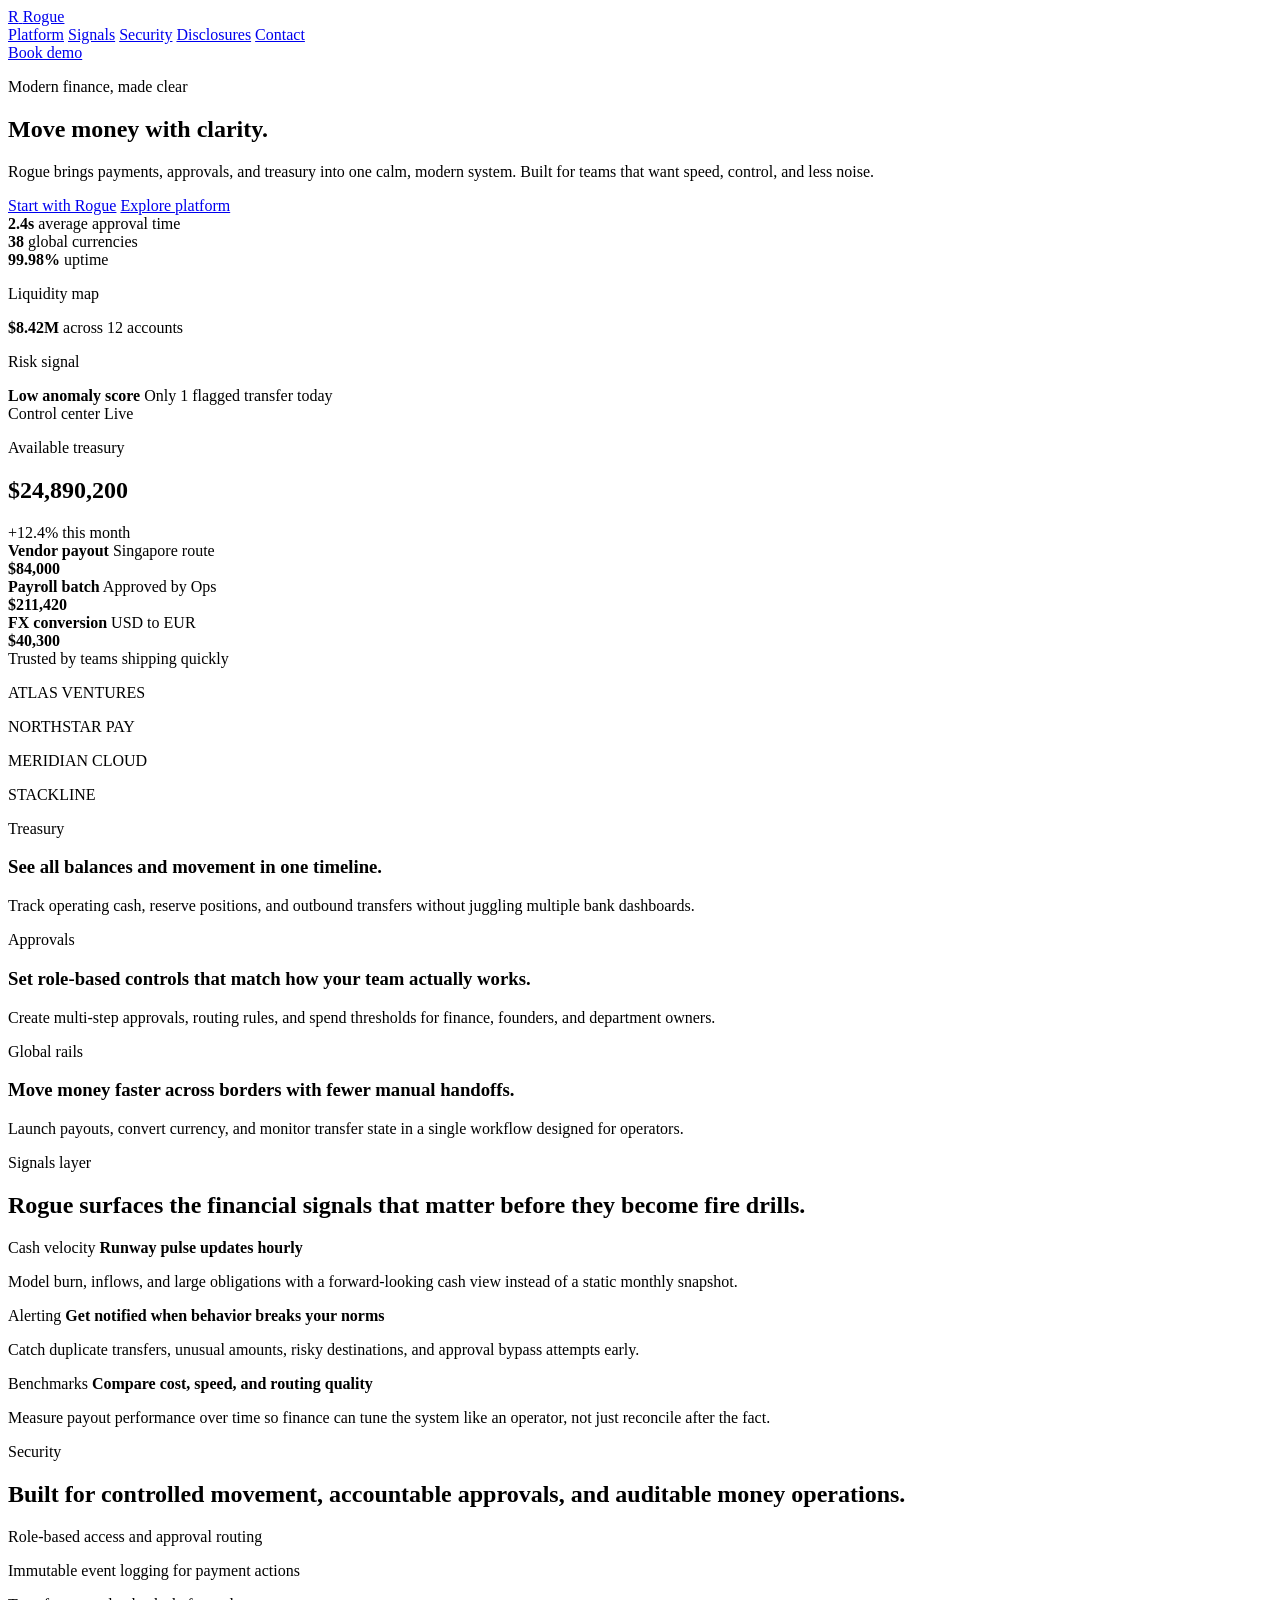
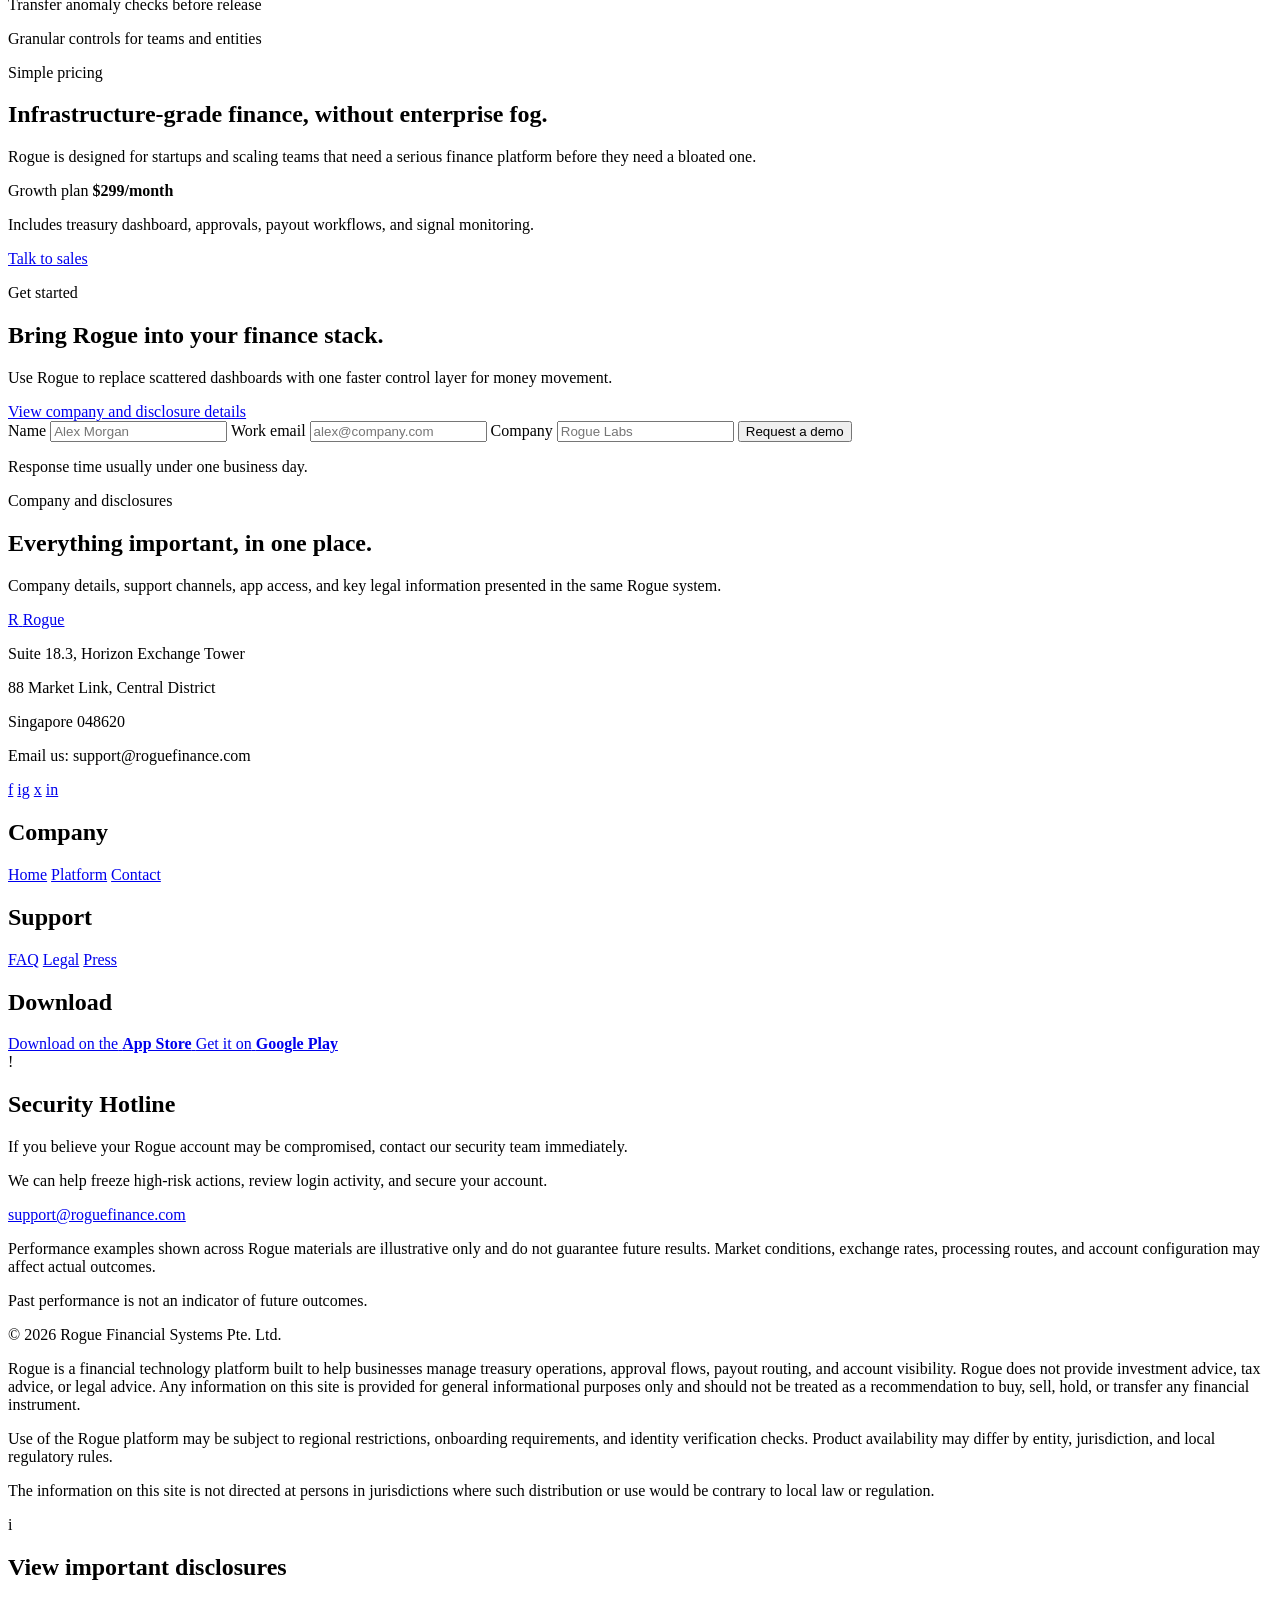
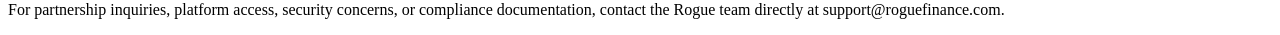
==== index.html @ ff051025 "Add files via upload" ====
<!DOCTYPE html>
<html lang="en">
<head>
  <meta charset="UTF-8">
  <meta name="viewport" content="width=device-width, initial-scale=1.0">
  <title>Rogue | Fintech for Fast Teams</title>
  <link rel="preconnect" href="https://fonts.googleapis.com">
  <link rel="preconnect" href="https://fonts.gstatic.com" crossorigin>
  <link href="https://fonts.googleapis.com/css2?family=Manrope:wght@400;500;700;800&family=Sora:wght@400;600;700&display=swap" rel="stylesheet">
  <link rel="stylesheet" href="styles.css">
</head>
<body>
  <div class="noise"></div>

  <header class="site-header">
    <a href="#top" class="brand">
      <span class="brand-mark">R</span>
      <span class="brand-name">Rogue</span>
    </a>

    <nav class="site-nav">
      <a href="#platform">Platform</a>
      <a href="#signals">Signals</a>
      <a href="#security">Security</a>
      <a href="#disclosures">Disclosures</a>
      <a href="#contact">Contact</a>
    </nav>

    <a href="#contact" class="nav-cta">Book demo</a>
  </header>

  <main id="top">
    <section class="hero">
      <div class="hero-copy reveal">
        <p class="eyebrow">Modern finance, made clear</p>
        <h1>Move money with clarity.</h1>
        <p class="hero-text">
          Rogue brings payments, approvals, and treasury into one calm, modern system.
          Built for teams that want speed, control, and less noise.
        </p>

        <div class="hero-actions">
          <a href="#contact" class="primary-button">Start with Rogue</a>
          <a href="#platform" class="secondary-button">Explore platform</a>
        </div>

        <div class="hero-proof">
          <div>
            <strong>2.4s</strong>
            <span>average approval time</span>
          </div>
          <div>
            <strong>38</strong>
            <span>global currencies</span>
          </div>
          <div>
            <strong>99.98%</strong>
            <span>uptime</span>
          </div>
        </div>
      </div>

      <div class="hero-visual reveal">
        <div class="visual-shell">
          <div class="visual-grid"></div>

          <div class="floating-card liquidity-card">
            <p>Liquidity map</p>
            <strong>$8.42M</strong>
            <span>across 12 accounts</span>
          </div>

          <div class="floating-card risk-card">
            <p>Risk signal</p>
            <strong>Low anomaly score</strong>
            <span>Only 1 flagged transfer today</span>
          </div>

          <div class="dashboard-panel">
            <div class="panel-topline">
              <span>Control center</span>
              <span class="status-live">Live</span>
            </div>

            <div class="metric-block">
              <p>Available treasury</p>
              <h2>$24,890,200</h2>
              <div class="growth-chip">+12.4% this month</div>
            </div>

            <div class="chart-area" aria-hidden="true">
              <span class="chart-line chart-one"></span>
              <span class="chart-line chart-two"></span>
              <span class="chart-glow"></span>
            </div>

            <div class="transaction-list">
              <article>
                <div>
                  <strong>Vendor payout</strong>
                  <span>Singapore route</span>
                </div>
                <b>$84,000</b>
              </article>
              <article>
                <div>
                  <strong>Payroll batch</strong>
                  <span>Approved by Ops</span>
                </div>
                <b>$211,420</b>
              </article>
              <article>
                <div>
                  <strong>FX conversion</strong>
                  <span>USD to EUR</span>
                </div>
                <b>$40,300</b>
              </article>
            </div>
          </div>
        </div>
      </div>
    </section>

    <section class="logo-strip reveal">
      <span>Trusted by teams shipping quickly</span>
      <div class="logo-row">
        <p>ATLAS VENTURES</p>
        <p>NORTHSTAR PAY</p>
        <p>MERIDIAN CLOUD</p>
        <p>STACKLINE</p>
      </div>
    </section>

    <section id="platform" class="platform-grid">
      <article class="feature-card reveal">
        <p class="section-label">Treasury</p>
        <h3>See all balances and movement in one timeline.</h3>
        <p>Track operating cash, reserve positions, and outbound transfers without juggling multiple bank dashboards.</p>
      </article>

      <article class="feature-card reveal">
        <p class="section-label">Approvals</p>
        <h3>Set role-based controls that match how your team actually works.</h3>
        <p>Create multi-step approvals, routing rules, and spend thresholds for finance, founders, and department owners.</p>
      </article>

      <article class="feature-card reveal">
        <p class="section-label">Global rails</p>
        <h3>Move money faster across borders with fewer manual handoffs.</h3>
        <p>Launch payouts, convert currency, and monitor transfer state in a single workflow designed for operators.</p>
      </article>
    </section>

    <section id="signals" class="signals-section">
      <div class="section-heading reveal">
        <p class="eyebrow">Signals layer</p>
        <h2>Rogue surfaces the financial signals that matter before they become fire drills.</h2>
      </div>

      <div class="signals-grid">
        <article class="signal-panel reveal">
          <span class="panel-kicker">Cash velocity</span>
          <strong>Runway pulse updates hourly</strong>
          <p>Model burn, inflows, and large obligations with a forward-looking cash view instead of a static monthly snapshot.</p>
        </article>

        <article class="signal-panel reveal">
          <span class="panel-kicker">Alerting</span>
          <strong>Get notified when behavior breaks your norms</strong>
          <p>Catch duplicate transfers, unusual amounts, risky destinations, and approval bypass attempts early.</p>
        </article>

        <article class="signal-panel reveal">
          <span class="panel-kicker">Benchmarks</span>
          <strong>Compare cost, speed, and routing quality</strong>
          <p>Measure payout performance over time so finance can tune the system like an operator, not just reconcile after the fact.</p>
        </article>
      </div>
    </section>

    <section id="security" class="security-band reveal">
      <div>
        <p class="eyebrow">Security</p>
        <h2>Built for controlled movement, accountable approvals, and auditable money operations.</h2>
      </div>

      <div class="security-list">
        <p>Role-based access and approval routing</p>
        <p>Immutable event logging for payment actions</p>
        <p>Transfer anomaly checks before release</p>
        <p>Granular controls for teams and entities</p>
      </div>
    </section>

    <section class="pricing-band reveal">
      <div class="pricing-copy">
        <p class="eyebrow">Simple pricing</p>
        <h2>Infrastructure-grade finance, without enterprise fog.</h2>
        <p>Rogue is designed for startups and scaling teams that need a serious finance platform before they need a bloated one.</p>
      </div>

      <div class="pricing-card">
        <span class="price-label">Growth plan</span>
        <strong>$299<span>/month</span></strong>
        <p>Includes treasury dashboard, approvals, payout workflows, and signal monitoring.</p>
        <a href="#contact" class="primary-button">Talk to sales</a>
      </div>
    </section>

    <section id="contact" class="contact-section reveal">
      <div class="contact-card">
        <p class="eyebrow">Get started</p>
        <h2>Bring Rogue into your finance stack.</h2>
        <p>Use Rogue to replace scattered dashboards with one faster control layer for money movement.</p>
        <a href="#disclosures" class="text-link">View company and disclosure details</a>
      </div>

      <form class="contact-form">
        <label>
          Name
          <input type="text" placeholder="Alex Morgan">
        </label>
        <label>
          Work email
          <input type="email" placeholder="alex@company.com">
        </label>
        <label>
          Company
          <input type="text" placeholder="Rogue Labs">
        </label>
        <button type="submit" class="primary-button">Request a demo</button>
        <p class="form-note" id="form-note">Response time usually under one business day.</p>
      </form>
    </section>

    <section id="disclosures" class="disclosures-hub reveal">
      <div class="disclosures-intro">
        <p class="eyebrow">Company and disclosures</p>
        <h2>Everything important, in one place.</h2>
        <p>
          Company details, support channels, app access, and key legal information presented in the same Rogue system.
        </p>
      </div>

      <div class="info-top">
        <div class="info-brand-block">
          <a href="#top" class="info-brand">
            <span class="brand-mark">R</span>
            <span class="brand-name">Rogue</span>
          </a>

          <div class="info-address">
            <p>Suite 18.3, Horizon Exchange Tower</p>
            <p>88 Market Link, Central District</p>
            <p>Singapore 048620</p>
          </div>

          <p class="info-email">Email us: support@roguefinance.com</p>

          <div class="info-socials" aria-label="Social media">
            <a href="#" aria-label="Facebook">f</a>
            <a href="#" aria-label="Instagram">ig</a>
            <a href="#" aria-label="Twitter">x</a>
            <a href="#" aria-label="LinkedIn">in</a>
          </div>
        </div>

        <div class="info-links-group">
          <div class="info-links-column">
            <h2>Company</h2>
            <a href="#top">Home</a>
            <a href="#platform">Platform</a>
            <a href="#contact">Contact</a>
          </div>

          <div class="info-links-column">
            <h2>Support</h2>
            <a href="#signals">FAQ</a>
            <a href="#security">Legal</a>
            <a href="#contact">Press</a>
          </div>
        </div>

        <div class="info-download">
          <h2>Download</h2>
          <a href="#" class="store-badge">
            <span class="store-small">Download on the</span>
            <strong>App Store</strong>
          </a>
          <a href="#" class="store-badge">
            <span class="store-small">Get it on</span>
            <strong>Google Play</strong>
          </a>
        </div>

        <aside class="hotline-card">
          <div class="hotline-title">
            <span class="hotline-icon">!</span>
            <h2>Security Hotline</h2>
          </div>
          <p>If you believe your Rogue account may be compromised, contact our security team immediately.</p>
          <p>We can help freeze high-risk actions, review login activity, and secure your account.</p>
          <a href="mailto:support@roguefinance.com">support@roguefinance.com</a>
        </aside>
      </div>

      <div class="disclosures">
        <p>
          Performance examples shown across Rogue materials are illustrative only and do not guarantee future results.
          Market conditions, exchange rates, processing routes, and account configuration may affect actual outcomes.
        </p>

        <p>
          Past performance is not an indicator of future outcomes.
        </p>

        <p>
          © 2026 Rogue Financial Systems Pte. Ltd.
        </p>

        <p>
          Rogue is a financial technology platform built to help businesses manage treasury operations, approval flows,
          payout routing, and account visibility. Rogue does not provide investment advice, tax advice, or legal advice.
          Any information on this site is provided for general informational purposes only and should not be treated as a
          recommendation to buy, sell, hold, or transfer any financial instrument.
        </p>

        <p>
          Use of the Rogue platform may be subject to regional restrictions, onboarding requirements, and identity
          verification checks. Product availability may differ by entity, jurisdiction, and local regulatory rules.
        </p>

        <p>
          The information on this site is not directed at persons in jurisdictions where such distribution or use would be
          contrary to local law or regulation.
        </p>
      </div>

      <div class="important-disclosures">
        <div class="important-title">
          <span class="important-icon">i</span>
          <h2>View important disclosures</h2>
        </div>
        <p>
          For partnership inquiries, platform access, security concerns, or compliance documentation, contact the Rogue team
          directly at support@roguefinance.com.
        </p>
      </div>
    </section>
  </main>

  <script src="script.js"></script>
</body>
</html>
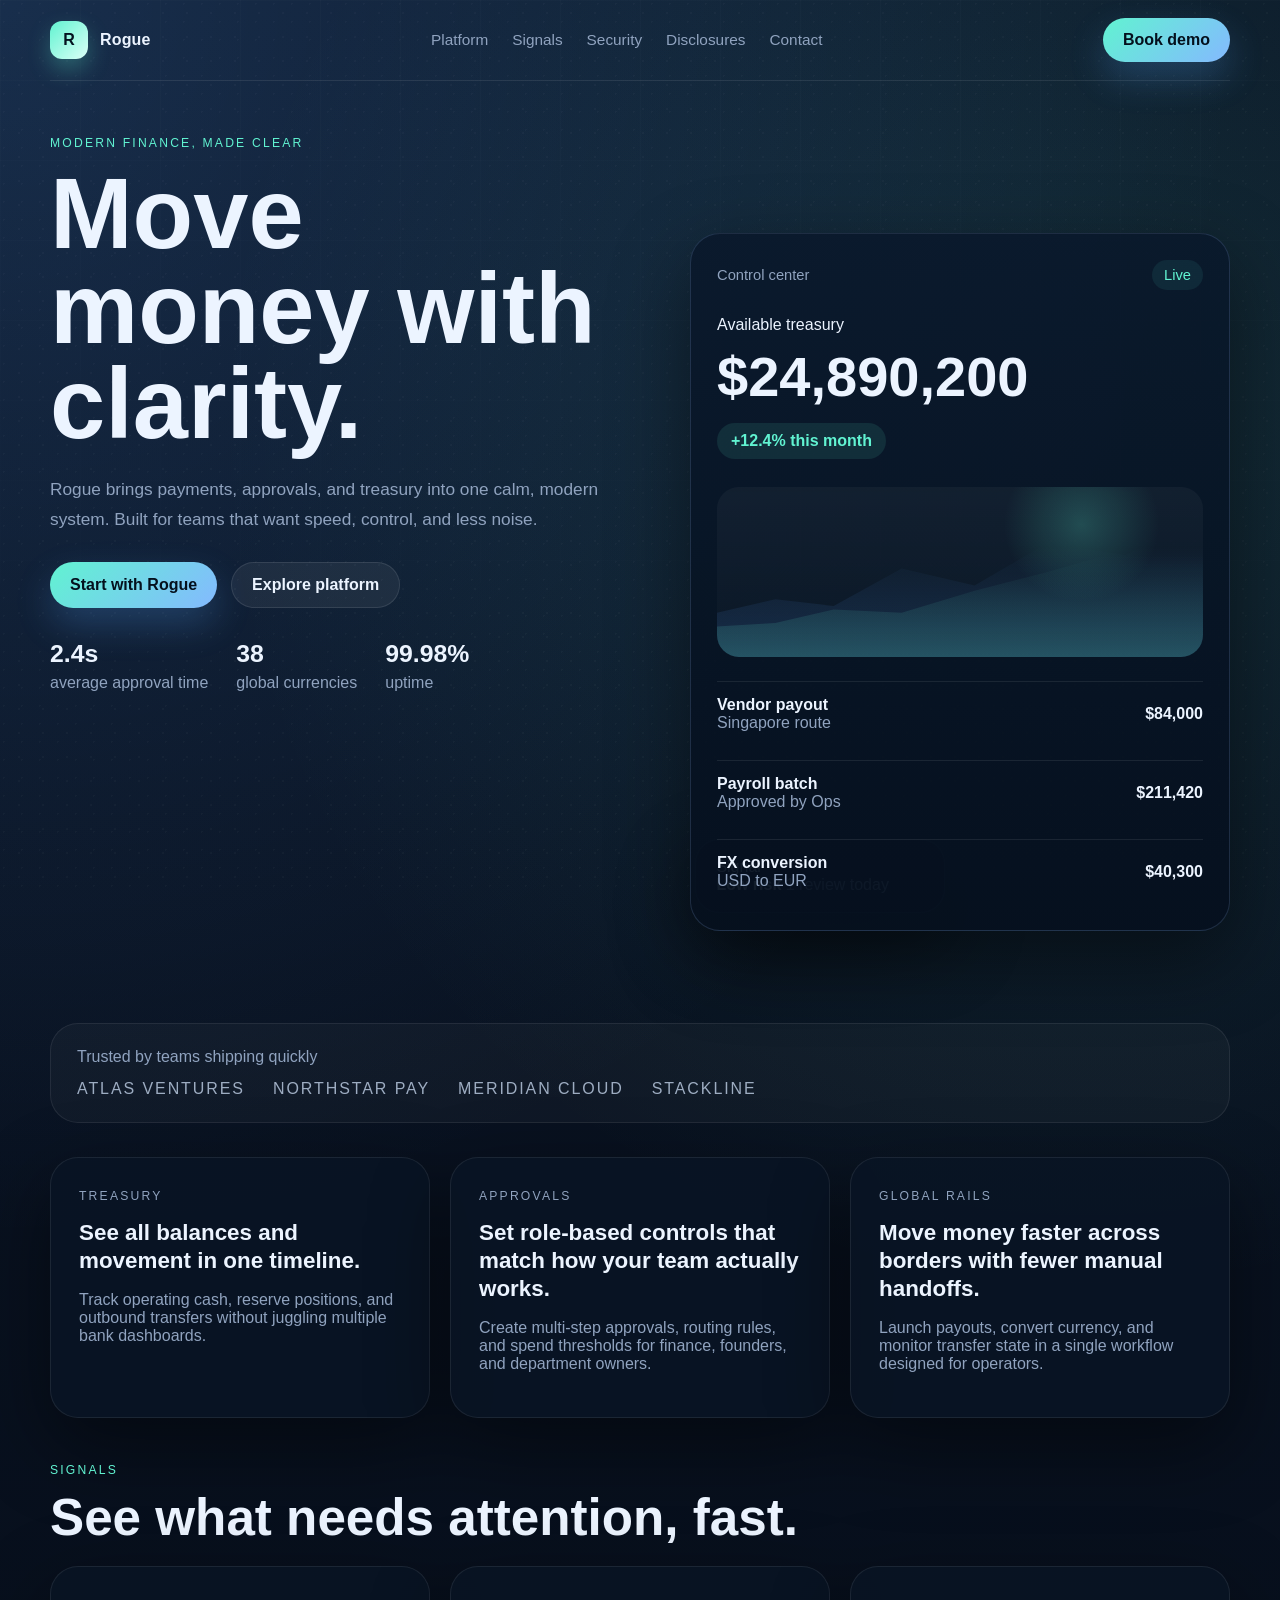
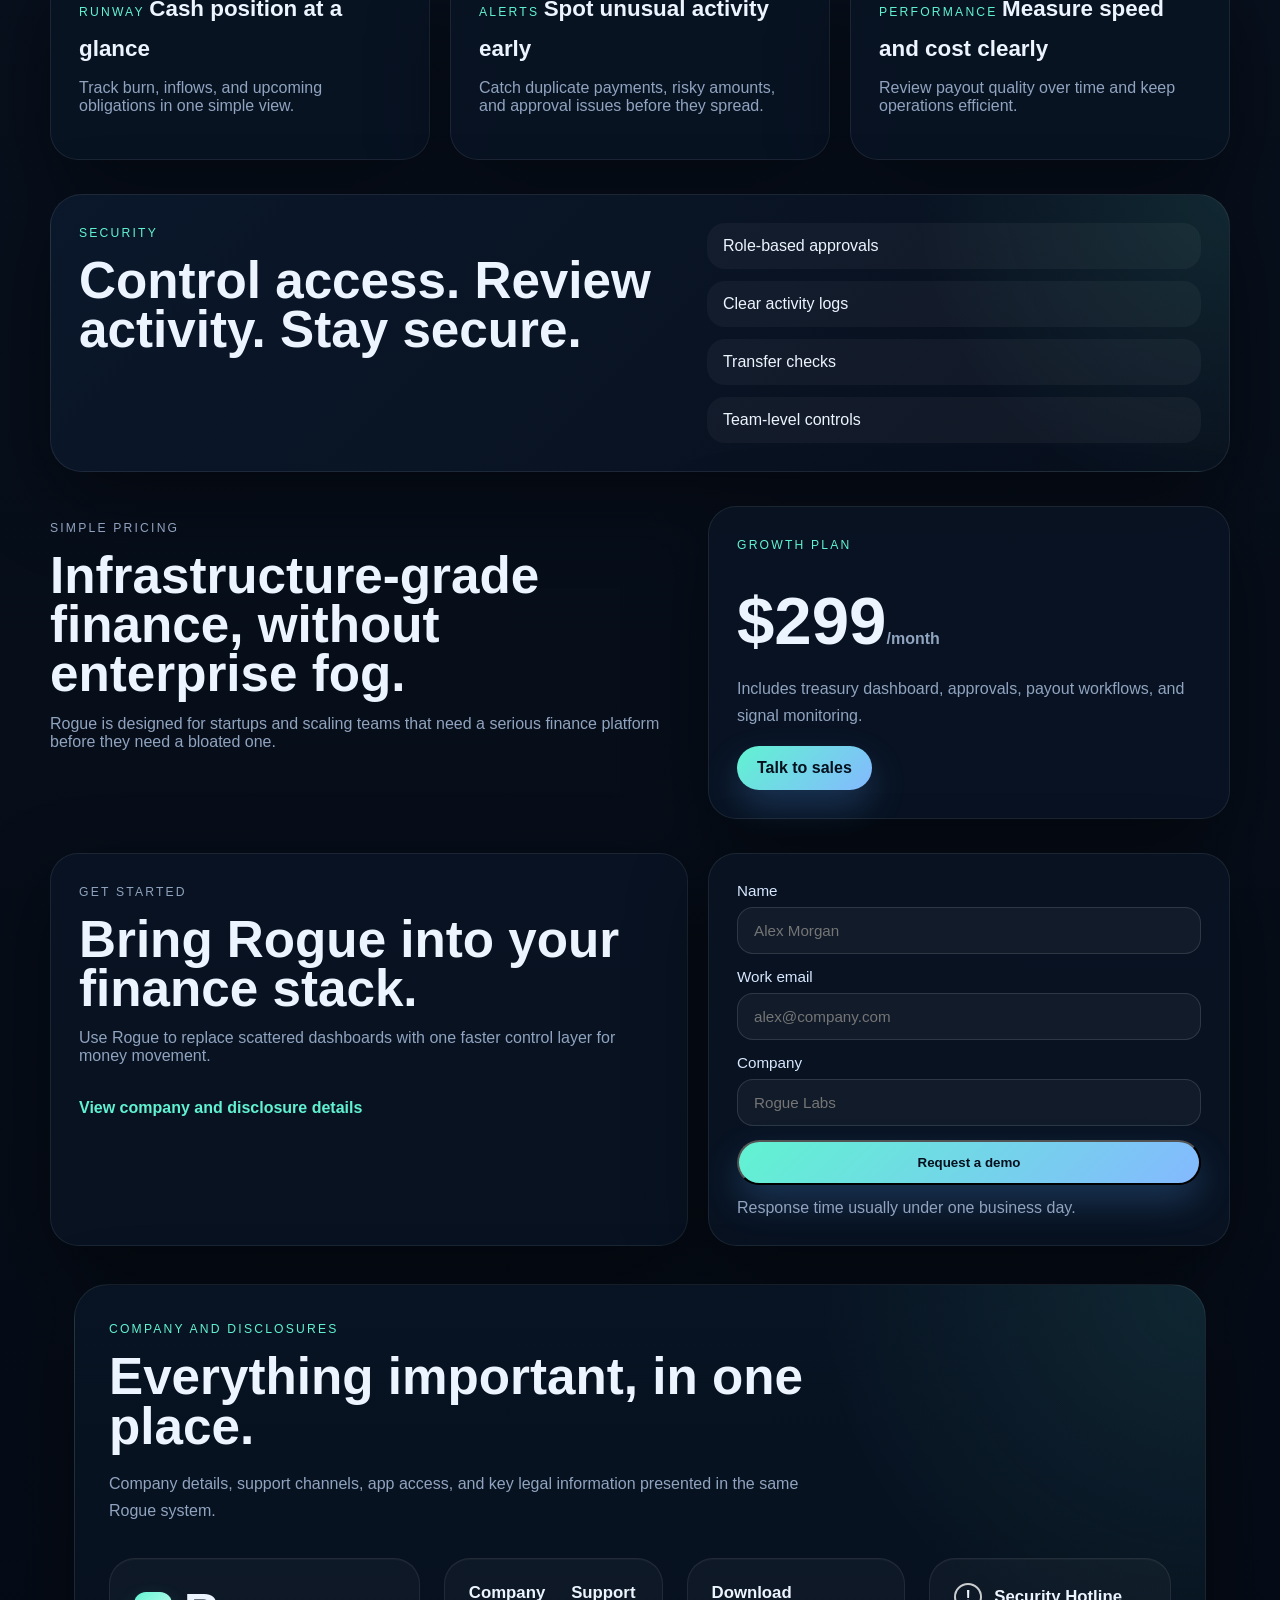
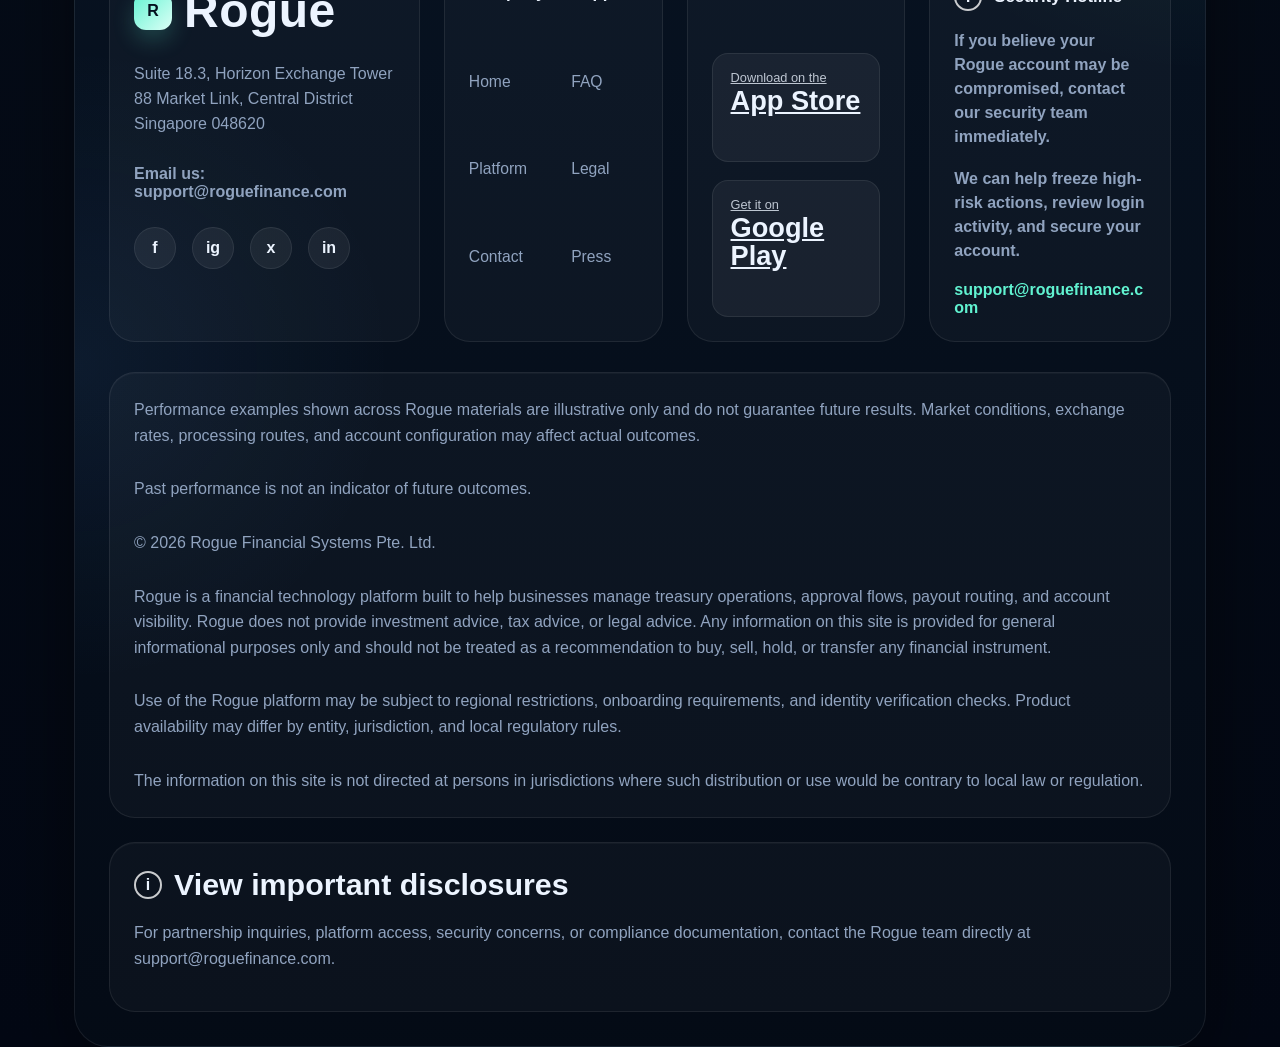
==== commit 8ab86474: "Add files via upload" ====
--- a/index.html
+++ b/index.html
@@ -64,16 +64,10 @@
         <div class="visual-shell">
           <div class="visual-grid"></div>
 
-          <div class="floating-card liquidity-card">
-            <p>Liquidity map</p>
-            <strong>$8.42M</strong>
-            <span>across 12 accounts</span>
-          </div>
-
           <div class="floating-card risk-card">
-            <p>Risk signal</p>
-            <strong>Low anomaly score</strong>
-            <span>Only 1 flagged transfer today</span>
+            <p>Signal</p>
+            <strong>Low risk</strong>
+            <span>1 review today</span>
           </div>
 
           <div class="dashboard-panel">
@@ -154,27 +148,27 @@
 
     <section id="signals" class="signals-section">
       <div class="section-heading reveal">
-        <p class="eyebrow">Signals layer</p>
-        <h2>Rogue surfaces the financial signals that matter before they become fire drills.</h2>
+        <p class="eyebrow">Signals</p>
+        <h2>See what needs attention, fast.</h2>
       </div>
 
       <div class="signals-grid">
         <article class="signal-panel reveal">
-          <span class="panel-kicker">Cash velocity</span>
-          <strong>Runway pulse updates hourly</strong>
-          <p>Model burn, inflows, and large obligations with a forward-looking cash view instead of a static monthly snapshot.</p>
+          <span class="panel-kicker">Runway</span>
+          <strong>Cash position at a glance</strong>
+          <p>Track burn, inflows, and upcoming obligations in one simple view.</p>
         </article>
 
         <article class="signal-panel reveal">
-          <span class="panel-kicker">Alerting</span>
-          <strong>Get notified when behavior breaks your norms</strong>
-          <p>Catch duplicate transfers, unusual amounts, risky destinations, and approval bypass attempts early.</p>
+          <span class="panel-kicker">Alerts</span>
+          <strong>Spot unusual activity early</strong>
+          <p>Catch duplicate payments, risky amounts, and approval issues before they spread.</p>
         </article>
 
         <article class="signal-panel reveal">
-          <span class="panel-kicker">Benchmarks</span>
-          <strong>Compare cost, speed, and routing quality</strong>
-          <p>Measure payout performance over time so finance can tune the system like an operator, not just reconcile after the fact.</p>
+          <span class="panel-kicker">Performance</span>
+          <strong>Measure speed and cost clearly</strong>
+          <p>Review payout quality over time and keep operations efficient.</p>
         </article>
       </div>
     </section>
@@ -182,14 +176,14 @@
     <section id="security" class="security-band reveal">
       <div>
         <p class="eyebrow">Security</p>
-        <h2>Built for controlled movement, accountable approvals, and auditable money operations.</h2>
+        <h2>Control access. Review activity. Stay secure.</h2>
       </div>
 
       <div class="security-list">
-        <p>Role-based access and approval routing</p>
-        <p>Immutable event logging for payment actions</p>
-        <p>Transfer anomaly checks before release</p>
-        <p>Granular controls for teams and entities</p>
+        <p>Role-based approvals</p>
+        <p>Clear activity logs</p>
+        <p>Transfer checks</p>
+        <p>Team-level controls</p>
       </div>
     </section>
 
--- a/styles.css
+++ b/styles.css
@@ -0,0 +1,985 @@
+:root {
+  --bg: #07111f;
+  --bg-deep: #030814;
+  --panel: rgba(9, 20, 37, 0.8);
+  --panel-strong: rgba(12, 28, 48, 0.96);
+  --line: rgba(157, 191, 255, 0.16);
+  --text: #ecf4ff;
+  --muted: #90a3bf;
+  --aqua: #61f3d1;
+  --blue: #58a6ff;
+  --blue-deep: #1e6ee8;
+  --violet: #8b7cff;
+  --shadow: 0 28px 80px rgba(0, 0, 0, 0.45);
+}
+
+* {
+  box-sizing: border-box;
+}
+
+html {
+  scroll-behavior: smooth;
+}
+
+body {
+  margin: 0;
+  color: var(--text);
+  font-family: "Manrope", sans-serif;
+  background:
+    radial-gradient(circle at top left, rgba(88, 166, 255, 0.18), transparent 28%),
+    radial-gradient(circle at 85% 10%, rgba(97, 243, 209, 0.11), transparent 22%),
+    linear-gradient(180deg, #0a1425 0%, #060d18 62%, #030814 100%);
+  overflow-x: hidden;
+}
+
+body::before {
+  content: "";
+  position: fixed;
+  inset: 0;
+  background:
+    linear-gradient(rgba(255, 255, 255, 0.02) 1px, transparent 1px),
+    linear-gradient(90deg, rgba(255, 255, 255, 0.02) 1px, transparent 1px);
+  background-size: 80px 80px;
+  mask-image: linear-gradient(180deg, rgba(0, 0, 0, 0.85), transparent);
+  pointer-events: none;
+}
+
+.noise {
+  position: fixed;
+  inset: 0;
+  opacity: 0.08;
+  pointer-events: none;
+  background-image:
+    radial-gradient(circle at 20% 20%, rgba(255, 255, 255, 0.35) 0 1px, transparent 1px),
+    radial-gradient(circle at 80% 55%, rgba(255, 255, 255, 0.35) 0 1px, transparent 1px);
+  background-size: 18px 18px, 24px 24px;
+}
+
+.site-header,
+main {
+  width: min(1180px, calc(100% - 32px));
+  margin: 0 auto;
+}
+
+.site-header {
+  position: relative;
+  top: auto;
+  z-index: 10;
+  margin-top: 0;
+  padding: 18px 0;
+  display: flex;
+  align-items: center;
+  justify-content: space-between;
+  gap: 16px;
+  background: transparent;
+  border: 0;
+  border-bottom: 1px solid rgba(255, 255, 255, 0.08);
+  border-radius: 0;
+  backdrop-filter: none;
+  box-shadow: none;
+}
+
+.brand {
+  display: inline-flex;
+  align-items: center;
+  gap: 12px;
+  color: var(--text);
+  text-decoration: none;
+}
+
+.brand-mark {
+  width: 38px;
+  height: 38px;
+  display: grid;
+  place-items: center;
+  border-radius: 12px;
+  color: #04111f;
+  font-weight: 800;
+  background: linear-gradient(135deg, var(--aqua), #dcfff7);
+  box-shadow: 0 10px 22px rgba(97, 243, 209, 0.28);
+}
+
+.brand-name,
+.site-nav a,
+.nav-cta,
+.primary-button,
+.secondary-button,
+.text-link {
+  text-decoration: none;
+}
+
+.brand-name {
+  font-family: "Sora", sans-serif;
+  font-weight: 700;
+  letter-spacing: 0.01em;
+}
+
+.site-nav {
+  display: flex;
+  gap: 24px;
+}
+
+.site-nav a {
+  color: var(--muted);
+  font-size: 0.96rem;
+}
+
+.site-nav a:hover,
+.site-nav a:focus-visible {
+  color: var(--text);
+}
+
+.nav-cta,
+.primary-button,
+.secondary-button {
+  display: inline-flex;
+  align-items: center;
+  justify-content: center;
+  border-radius: 999px;
+  padding: 13px 20px;
+  font-weight: 700;
+  transition: transform 0.25s ease, box-shadow 0.25s ease, background 0.25s ease;
+}
+
+.nav-cta,
+.primary-button {
+  color: #04101d;
+  background: linear-gradient(135deg, var(--aqua), #84b9ff);
+  box-shadow: 0 16px 36px rgba(88, 166, 255, 0.24);
+}
+
+.secondary-button {
+  color: var(--text);
+  background: rgba(255, 255, 255, 0.06);
+  border: 1px solid rgba(255, 255, 255, 0.1);
+}
+
+.nav-cta:hover,
+.primary-button:hover,
+.secondary-button:hover {
+  transform: translateY(-2px);
+}
+
+.hero {
+  padding: 52px 0 52px;
+  display: grid;
+  grid-template-columns: minmax(0, 1.02fr) minmax(360px, 0.98fr);
+  gap: 40px;
+  align-items: start;
+}
+
+.eyebrow,
+.section-label,
+.panel-kicker,
+.price-label {
+  display: inline-block;
+  margin: 0 0 16px;
+  color: var(--aqua);
+  letter-spacing: 0.18em;
+  text-transform: uppercase;
+  font-size: 0.76rem;
+}
+
+.hero h1,
+.section-heading h2,
+.security-band h2,
+.pricing-copy h2,
+.contact-card h2 {
+  margin: 0;
+  font-family: "Sora", sans-serif;
+  line-height: 0.96;
+}
+
+.hero h1 {
+  max-width: 12ch;
+  font-size: clamp(3.3rem, 8vw, 6.2rem);
+}
+
+.hero-text {
+  max-width: 58ch;
+  margin: 22px 0 0;
+  color: var(--muted);
+  font-size: 1.08rem;
+  line-height: 1.75;
+}
+
+.hero-actions,
+.hero-proof,
+.logo-row,
+.security-list {
+  display: flex;
+  flex-wrap: wrap;
+}
+
+.hero-actions {
+  gap: 14px;
+  margin-top: 28px;
+}
+
+.hero-proof {
+  gap: 28px;
+  margin-top: 32px;
+}
+
+.hero-proof div {
+  display: grid;
+  gap: 6px;
+}
+
+.hero-proof strong {
+  font-size: 1.55rem;
+}
+
+.hero-proof span,
+.logo-strip span,
+.feature-card p,
+.signal-panel p,
+.pricing-copy p,
+.contact-card p,
+.form-note,
+.hero-proof div span,
+.transaction-list span,
+.floating-card span {
+  color: var(--muted);
+}
+
+.hero-visual {
+  position: relative;
+  padding-top: 44px;
+}
+
+.visual-shell {
+  position: relative;
+  min-height: 760px;
+}
+
+.visual-grid,
+.dashboard-panel,
+.floating-card {
+  border: 1px solid var(--line);
+}
+
+.visual-grid {
+  display: none;
+}
+
+.dashboard-panel {
+  position: absolute;
+  right: 0;
+  top: 56px;
+  width: min(100%, 540px);
+  padding: 26px;
+  border-radius: 30px;
+  background: linear-gradient(180deg, rgba(10, 25, 44, 0.95), rgba(6, 16, 30, 0.95));
+  box-shadow: var(--shadow);
+}
+
+.panel-topline,
+.transaction-list article {
+  display: flex;
+  align-items: center;
+  justify-content: space-between;
+}
+
+.panel-topline {
+  color: var(--muted);
+  font-size: 0.92rem;
+}
+
+.status-live {
+  padding: 7px 12px;
+  border-radius: 999px;
+  color: var(--aqua);
+  background: rgba(97, 243, 209, 0.08);
+}
+
+.metric-block {
+  margin-top: 26px;
+}
+
+.metric-block p,
+.metric-block h2,
+.floating-card p,
+.floating-card strong,
+.signal-panel strong,
+.feature-card h3,
+.pricing-card strong {
+  margin: 0;
+}
+
+.metric-block h2 {
+  margin-top: 10px;
+  font-size: clamp(2.2rem, 5vw, 3.5rem);
+}
+
+.growth-chip {
+  display: inline-flex;
+  margin-top: 14px;
+  padding: 9px 14px;
+  border-radius: 999px;
+  background: rgba(97, 243, 209, 0.1);
+  color: var(--aqua);
+  font-weight: 700;
+}
+
+.chart-area {
+  position: relative;
+  height: 170px;
+  margin-top: 28px;
+  border-radius: 22px;
+  background: linear-gradient(180deg, rgba(255, 255, 255, 0.04), rgba(255, 255, 255, 0.01));
+  overflow: hidden;
+}
+
+.chart-line,
+.chart-glow {
+  position: absolute;
+  inset: auto 0 0 0;
+}
+
+.chart-line {
+  height: 100%;
+  opacity: 0.92;
+}
+
+.chart-one {
+  background: linear-gradient(180deg, transparent 35%, rgba(88, 166, 255, 0.18) 100%);
+  clip-path: polygon(0 74%, 12% 66%, 24% 70%, 38% 48%, 53% 58%, 68% 33%, 84% 40%, 100% 16%, 100% 100%, 0 100%);
+}
+
+.chart-two {
+  background: linear-gradient(180deg, transparent 40%, rgba(97, 243, 209, 0.2) 100%);
+  clip-path: polygon(0 82%, 12% 80%, 24% 72%, 38% 74%, 53% 61%, 68% 50%, 84% 37%, 100% 29%, 100% 100%, 0 100%);
+}
+
+.chart-glow {
+  top: 0;
+  background: radial-gradient(circle at 75% 22%, rgba(97, 243, 209, 0.22), transparent 20%);
+}
+
+.transaction-list {
+  display: grid;
+  gap: 14px;
+  margin-top: 24px;
+}
+
+.transaction-list article {
+  padding: 14px 0;
+  border-top: 1px solid rgba(255, 255, 255, 0.08);
+}
+
+.transaction-list strong,
+.transaction-list b {
+  display: block;
+}
+
+.floating-card {
+  position: absolute;
+  padding: 18px 20px;
+  border-radius: 24px;
+  background: rgba(7, 18, 33, 0.88);
+  backdrop-filter: blur(12px);
+  box-shadow: var(--shadow);
+}
+
+.risk-card {
+  left: 24px;
+  bottom: 24px;
+  width: 250px;
+  animation: drift 7s ease-in-out infinite reverse;
+}
+
+.logo-strip,
+.security-band,
+.pricing-band,
+.contact-section {
+  margin-top: 34px;
+}
+
+.logo-strip {
+  padding: 24px 26px;
+  border: 1px solid rgba(255, 255, 255, 0.08);
+  border-radius: 28px;
+  background: rgba(255, 255, 255, 0.03);
+}
+
+.logo-row {
+  gap: 28px;
+  margin-top: 14px;
+}
+
+.logo-row p {
+  margin: 0;
+  font-family: "Sora", sans-serif;
+  letter-spacing: 0.12em;
+  color: #cfe0f7;
+  opacity: 0.74;
+}
+
+.platform-grid,
+.signals-grid,
+.pricing-band,
+.contact-section {
+  display: grid;
+  gap: 20px;
+}
+
+.platform-grid {
+  grid-template-columns: repeat(3, minmax(0, 1fr));
+  margin-top: 34px;
+}
+
+.feature-card,
+.signal-panel,
+.pricing-card,
+.contact-card,
+.contact-form {
+  padding: 28px;
+  border-radius: 28px;
+  background: var(--panel);
+  border: 1px solid rgba(255, 255, 255, 0.08);
+  box-shadow: var(--shadow);
+}
+
+.feature-card h3,
+.signal-panel strong,
+.pricing-card strong {
+  font-family: "Sora", sans-serif;
+}
+
+.feature-card h3,
+.signal-panel strong {
+  font-size: 1.4rem;
+  line-height: 1.25;
+}
+
+.signals-section {
+  margin-top: 42px;
+}
+
+.section-heading {
+  max-width: 760px;
+}
+
+.section-heading h2,
+.security-band h2,
+.pricing-copy h2,
+.contact-card h2 {
+  font-size: clamp(2rem, 4vw, 3.4rem);
+}
+
+.signals-grid {
+  grid-template-columns: repeat(3, minmax(0, 1fr));
+  margin-top: 24px;
+}
+
+.security-band {
+  padding: 28px;
+  display: grid;
+  grid-template-columns: minmax(0, 1.1fr) minmax(280px, 0.9fr);
+  gap: 24px;
+  border-radius: 32px;
+  background:
+    radial-gradient(circle at top right, rgba(97, 243, 209, 0.1), transparent 26%),
+    linear-gradient(135deg, rgba(11, 25, 44, 0.95), rgba(8, 16, 29, 0.95));
+  border: 1px solid rgba(255, 255, 255, 0.08);
+  box-shadow: var(--shadow);
+}
+
+.security-list {
+  gap: 12px;
+  flex-direction: column;
+}
+
+.security-list p {
+  margin: 0;
+  padding: 14px 16px;
+  border-radius: 18px;
+  background: rgba(255, 255, 255, 0.04);
+}
+
+.pricing-band,
+.contact-section {
+  grid-template-columns: minmax(0, 1.1fr) minmax(320px, 0.9fr);
+}
+
+.pricing-copy {
+  padding: 12px 8px 12px 0;
+}
+
+.pricing-card strong {
+  display: block;
+  font-size: clamp(2.8rem, 6vw, 4.2rem);
+  margin-top: 14px;
+}
+
+.pricing-card strong span {
+  font-size: 1rem;
+  color: var(--muted);
+}
+
+.pricing-card p {
+  color: var(--muted);
+  line-height: 1.7;
+}
+
+.contact-form {
+  display: grid;
+  gap: 14px;
+}
+
+.contact-form label {
+  display: grid;
+  gap: 8px;
+  color: #d7e7ff;
+  font-size: 0.95rem;
+}
+
+.contact-form input {
+  width: 100%;
+  padding: 14px 16px;
+  border-radius: 16px;
+  color: var(--text);
+  font: inherit;
+  background: rgba(255, 255, 255, 0.04);
+  border: 1px solid rgba(255, 255, 255, 0.12);
+}
+
+.contact-form input:focus {
+  outline: 2px solid rgba(97, 243, 209, 0.24);
+  border-color: rgba(97, 243, 209, 0.48);
+}
+
+.text-link {
+  display: inline-flex;
+  margin-top: 18px;
+  color: var(--aqua);
+  font-weight: 700;
+}
+
+.form-note {
+  margin: 0;
+}
+
+.reveal {
+  opacity: 0;
+  transform: translateY(18px);
+  transition: opacity 0.7s ease, transform 0.7s ease;
+}
+
+.reveal.is-visible {
+  opacity: 1;
+  transform: translateY(0);
+}
+
+@keyframes drift {
+  0%,
+  100% {
+    transform: translateY(0);
+  }
+
+  50% {
+    transform: translateY(-10px);
+  }
+}
+
+@media (max-width: 1080px) {
+  .hero,
+  .platform-grid,
+  .signals-grid,
+  .pricing-band,
+  .contact-section,
+  .security-band {
+    grid-template-columns: 1fr;
+  }
+
+  .visual-shell {
+    min-height: 640px;
+  }
+
+  .dashboard-panel {
+    position: relative;
+    width: 100%;
+    top: auto;
+    margin-top: 64px;
+  }
+
+  .risk-card {
+    left: 16px;
+    bottom: 24px;
+  }
+}
+
+@media (max-width: 760px) {
+  .site-header {
+    flex-wrap: wrap;
+    justify-content: center;
+  }
+
+  .site-nav {
+    order: 3;
+    width: 100%;
+    justify-content: center;
+    gap: 16px;
+    flex-wrap: wrap;
+  }
+
+  .hero {
+    padding-top: 56px;
+  }
+
+  .hero h1 {
+    font-size: clamp(2.8rem, 14vw, 4.6rem);
+  }
+
+  .visual-shell {
+    min-height: auto;
+  }
+
+  .floating-card {
+    position: relative;
+    width: 100%;
+  }
+
+  .risk-card {
+    top: auto;
+    right: auto;
+    left: auto;
+    bottom: auto;
+    margin-bottom: 16px;
+  }
+
+  .dashboard-panel {
+    margin-top: 0;
+  }
+
+  .feature-card,
+  .signal-panel,
+  .pricing-card,
+  .contact-card,
+  .contact-form,
+  .security-band,
+  .logo-strip {
+    padding: 22px;
+    border-radius: 24px;
+  }
+}
+
+.info-page,
+.disclosures-hub {
+  color: #20242d;
+}
+
+.info-page::before,
+.info-page .noise {
+  display: none;
+}
+
+.info-shell,
+.disclosures-hub {
+  width: min(1320px, calc(100% - 48px));
+  margin: 0 auto;
+  padding: 28px 0 56px;
+  border-radius: 34px;
+}
+
+.disclosures-hub {
+  margin-top: 38px;
+  padding: 34px;
+  background:
+    radial-gradient(circle at top right, rgba(97, 243, 209, 0.09), transparent 22%),
+    radial-gradient(circle at left center, rgba(88, 166, 255, 0.08), transparent 24%),
+    linear-gradient(180deg, rgba(8, 20, 36, 0.96), rgba(4, 11, 22, 0.98));
+  border: 1px solid rgba(255, 255, 255, 0.08);
+  box-shadow: var(--shadow);
+  color: var(--text);
+}
+
+.disclosures-intro {
+  max-width: 720px;
+  margin-bottom: 34px;
+}
+
+.disclosures-intro h2 {
+  margin: 0;
+  font-family: "Sora", sans-serif;
+  font-size: clamp(2rem, 4vw, 3.2rem);
+  line-height: 0.98;
+}
+
+.disclosures-intro p:last-child {
+  margin: 18px 0 0;
+  color: var(--muted);
+  line-height: 1.7;
+}
+
+.info-top {
+  display: grid;
+  grid-template-columns: minmax(0, 1.35fr) minmax(0, 0.95fr) minmax(0, 0.95fr) minmax(0, 1.05fr);
+  gap: 24px;
+  align-items: stretch;
+}
+
+.info-top > * {
+  min-width: 0;
+}
+
+.info-brand {
+  display: inline-flex;
+  align-items: center;
+  gap: 12px;
+  color: var(--text);
+  text-decoration: none;
+}
+
+.disclosures-hub .info-top,
+.disclosures-hub .disclosures,
+.disclosures-hub .important-disclosures {
+  position: relative;
+  z-index: 1;
+}
+
+.disclosures-hub .info-brand-block,
+.disclosures-hub .info-links-group,
+.disclosures-hub .info-download,
+.disclosures-hub .hotline-card,
+.disclosures-hub .disclosures,
+.disclosures-hub .important-disclosures {
+  padding: 24px;
+  border-radius: 26px;
+  background: rgba(255, 255, 255, 0.03);
+  border: 1px solid rgba(255, 255, 255, 0.08);
+  box-shadow: inset 0 1px 0 rgba(255, 255, 255, 0.03);
+}
+
+.disclosures-hub .hotline-card,
+.disclosures-hub .info-download,
+.disclosures-hub .info-links-group {
+  height: 100%;
+}
+
+.disclosures-hub .info-brand .brand-mark {
+  color: #04111f;
+  background: linear-gradient(135deg, var(--aqua), #dcfff7);
+  box-shadow: 0 10px 22px rgba(97, 243, 209, 0.2);
+}
+
+.info-brand .brand-name {
+  font-size: 3rem;
+}
+
+.info-address,
+.info-email,
+.disclosures,
+.important-disclosures p {
+  color: var(--muted);
+}
+
+.info-address {
+  margin-top: 24px;
+  font-size: 1rem;
+  line-height: 1.55;
+}
+
+.info-address p,
+.info-email,
+.info-links-column h2,
+.info-links-column a,
+.info-download h2,
+.hotline-card p,
+.hotline-card h2,
+.store-badge,
+.disclosures p,
+.important-title h2 {
+  margin: 0;
+}
+
+.info-email {
+  margin-top: 28px;
+  font-weight: 700;
+}
+
+.info-socials {
+  display: flex;
+  gap: 16px;
+  margin-top: 26px;
+}
+
+.info-socials a {
+  width: 42px;
+  height: 42px;
+  display: grid;
+  place-items: center;
+  border-radius: 50%;
+  background: rgba(255, 255, 255, 0.06);
+  color: var(--text);
+  border: 1px solid rgba(255, 255, 255, 0.08);
+  font-weight: 800;
+  text-decoration: none;
+}
+
+.info-links-group {
+  display: grid;
+  grid-template-columns: repeat(2, minmax(0, 1fr));
+  gap: 36px;
+}
+
+.info-links-column,
+.info-download {
+  display: grid;
+  gap: 18px;
+}
+
+.info-links-column h2,
+.info-download h2,
+.hotline-card h2 {
+  color: var(--text);
+  font-family: "Sora", sans-serif;
+  font-size: 1.05rem;
+}
+
+.info-links-column a {
+  color: var(--muted);
+  font-size: 0.98rem;
+  text-decoration: none;
+}
+
+.info-links-column a:hover,
+.hotline-card a:hover {
+  color: var(--text);
+}
+
+.store-badge {
+  padding: 16px 18px;
+  border-radius: 16px;
+  background: rgba(255, 255, 255, 0.05);
+  color: var(--text);
+  border: 1px solid rgba(255, 255, 255, 0.08);
+}
+
+.store-badge strong {
+  display: block;
+  margin-top: 2px;
+  font-size: 1.7rem;
+  line-height: 1;
+}
+
+.store-small {
+  display: block;
+  font-size: 0.8rem;
+  opacity: 0.78;
+}
+
+.hotline-card {
+  display: flex;
+  flex-direction: column;
+  gap: 18px;
+  background:
+    radial-gradient(circle at top right, rgba(97, 243, 209, 0.08), transparent 30%),
+    rgba(255, 255, 255, 0.04);
+}
+
+.hotline-title,
+.important-title {
+  display: flex;
+  align-items: center;
+  gap: 12px;
+}
+
+.hotline-icon,
+.important-icon {
+  width: 28px;
+  height: 28px;
+  display: grid;
+  place-items: center;
+  border-radius: 50%;
+  border: 2px solid rgba(255, 255, 255, 0.78);
+  color: var(--text);
+  font-weight: 800;
+}
+
+.hotline-card p {
+  color: var(--muted);
+  line-height: 1.5;
+  font-weight: 700;
+}
+
+.hotline-card a {
+  display: inline-flex;
+  margin-top: auto;
+  color: var(--aqua);
+  font-weight: 800;
+  text-decoration: none;
+  overflow-wrap: anywhere;
+}
+
+.disclosures {
+  margin-top: 30px;
+  font-size: 1rem;
+  line-height: 1.6;
+}
+
+.disclosures p + p {
+  margin-top: 28px;
+}
+
+.important-disclosures {
+  margin-top: 24px;
+  padding-bottom: 24px;
+}
+
+.important-title h2 {
+  color: var(--text);
+  font-family: "Sora", sans-serif;
+  font-size: 1.9rem;
+}
+
+.important-disclosures p {
+  margin-top: 18px;
+  max-width: 920px;
+  line-height: 1.6;
+}
+
+@media (max-width: 1080px) {
+  .info-top {
+    grid-template-columns: 1fr 1fr;
+  }
+
+  .info-links-group {
+    grid-template-columns: 1fr 1fr;
+  }
+
+  .disclosures-hub .hotline-card {
+    grid-column: 1 / -1;
+  }
+}
+
+@media (max-width: 760px) {
+  .info-shell {
+    width: min(100% - 28px, 680px);
+    padding-top: 20px;
+  }
+
+  .disclosures-hub {
+    width: min(100%, calc(100% - 28px));
+    padding: 22px;
+  }
+
+  .info-top,
+  .info-links-group {
+    grid-template-columns: 1fr;
+    gap: 28px;
+  }
+
+  .info-brand .brand-name {
+    font-size: 2.2rem;
+  }
+
+  .disclosures {
+    margin-top: 54px;
+  }
+
+  .important-title h2 {
+    font-size: 1.45rem;
+  }
+}
